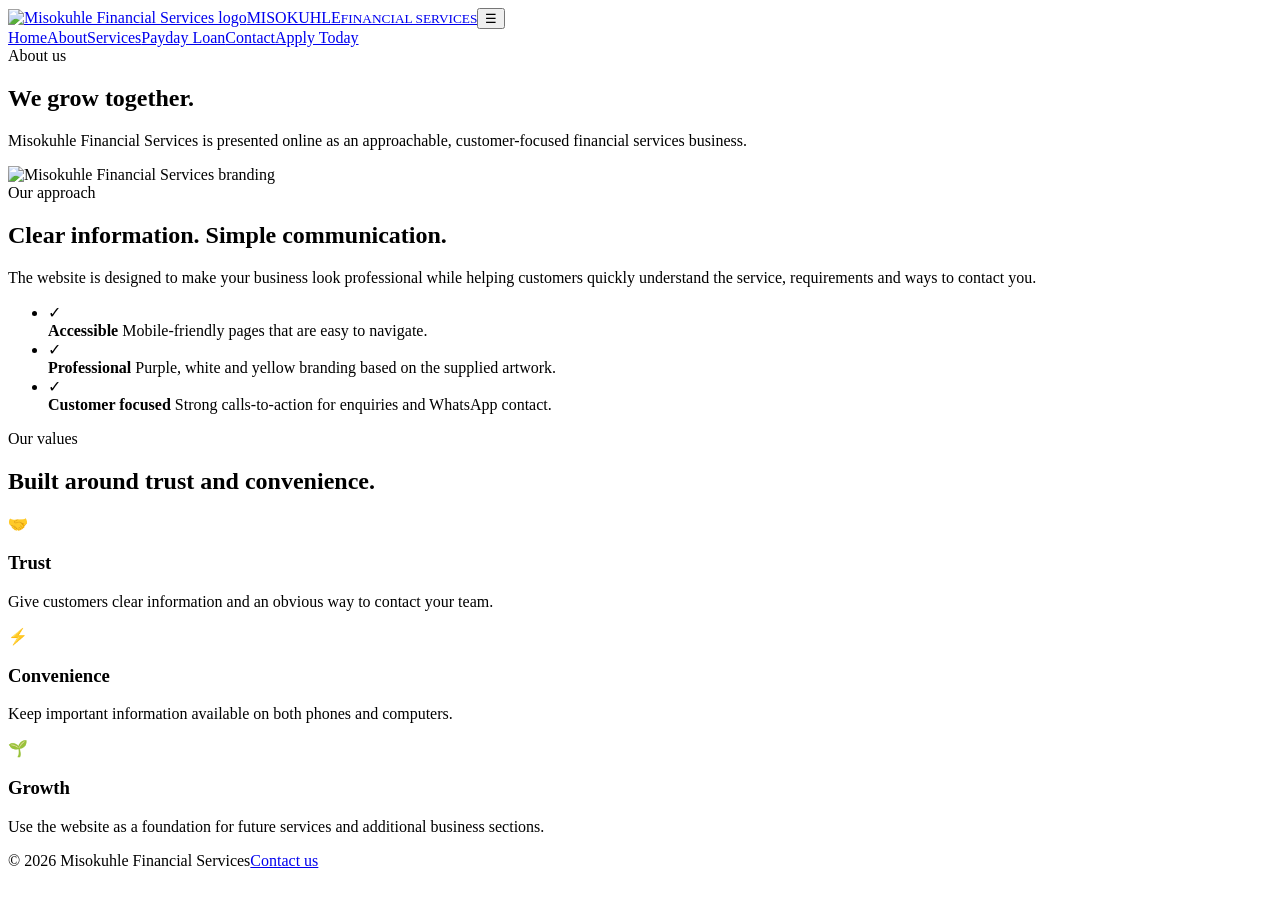
==== about.html @ 52f48c24 "Add files via upload" ====
<!doctype html>
<html lang="en"><head><meta charset="utf-8"><meta name="viewport" content="width=device-width,initial-scale=1"><title>About | Misokuhle Financial Services</title><link rel="stylesheet" href="CSS/style.css"></head><body>
<header class="navbar"><div class="container nav-inner"><a class="brand" href="index.html"><img src="images/logo.jpg" alt="Misokuhle Financial Services logo"><span>MISOKUHLE<small>FINANCIAL SERVICES</small></span></a><button class="menu-btn" aria-label="Open menu" aria-expanded="false">☰</button><nav class="nav-links"><a href="index.html">Home</a><a class="active" href="about.html">About</a><a href="services.html">Services</a><a href="loans.html">Payday Loan</a><a href="contact.html">Contact</a><a class="btn btn-primary" href="apply.html">Apply Today</a></nav></div></header>
<section class="page-hero"><div class="container"><span class="eyebrow">About us</span><h1>We grow together.</h1><p>Misokuhle Financial Services is presented online as an approachable, customer-focused financial services business.</p></div></section>
<section class="section"><div class="container about-grid"><div class="about-photo"><img src="images/logo.jpg" alt="Misokuhle Financial Services branding"></div><div><span class="kicker">Our approach</span><h2>Clear information. Simple communication.</h2><p>The website is designed to make your business look professional while helping customers quickly understand the service, requirements and ways to contact you.</p><ul class="list"><li><span class="check">✓</span><div><strong>Accessible</strong> Mobile-friendly pages that are easy to navigate.</div></li><li><span class="check">✓</span><div><strong>Professional</strong> Purple, white and yellow branding based on the supplied artwork.</div></li><li><span class="check">✓</span><div><strong>Customer focused</strong> Strong calls-to-action for enquiries and WhatsApp contact.</div></li></ul></div></div></section>
<section class="section alt"><div class="container"><div class="section-head"><span class="kicker">Our values</span><h2>Built around trust and convenience.</h2></div><div class="cards"><div class="card"><div class="card-icon">🤝</div><h3>Trust</h3><p>Give customers clear information and an obvious way to contact your team.</p></div><div class="card"><div class="card-icon">⚡</div><h3>Convenience</h3><p>Keep important information available on both phones and computers.</p></div><div class="card"><div class="card-icon">🌱</div><h3>Growth</h3><p>Use the website as a foundation for future services and additional business sections.</p></div></div></div></section>
<footer><div class="container"><div class="footer-bottom"><span>© 2026 Misokuhle Financial Services</span><span><a href="contact.html">Contact us</a></span></div></div></footer><script src="script.js"></script></body></html>
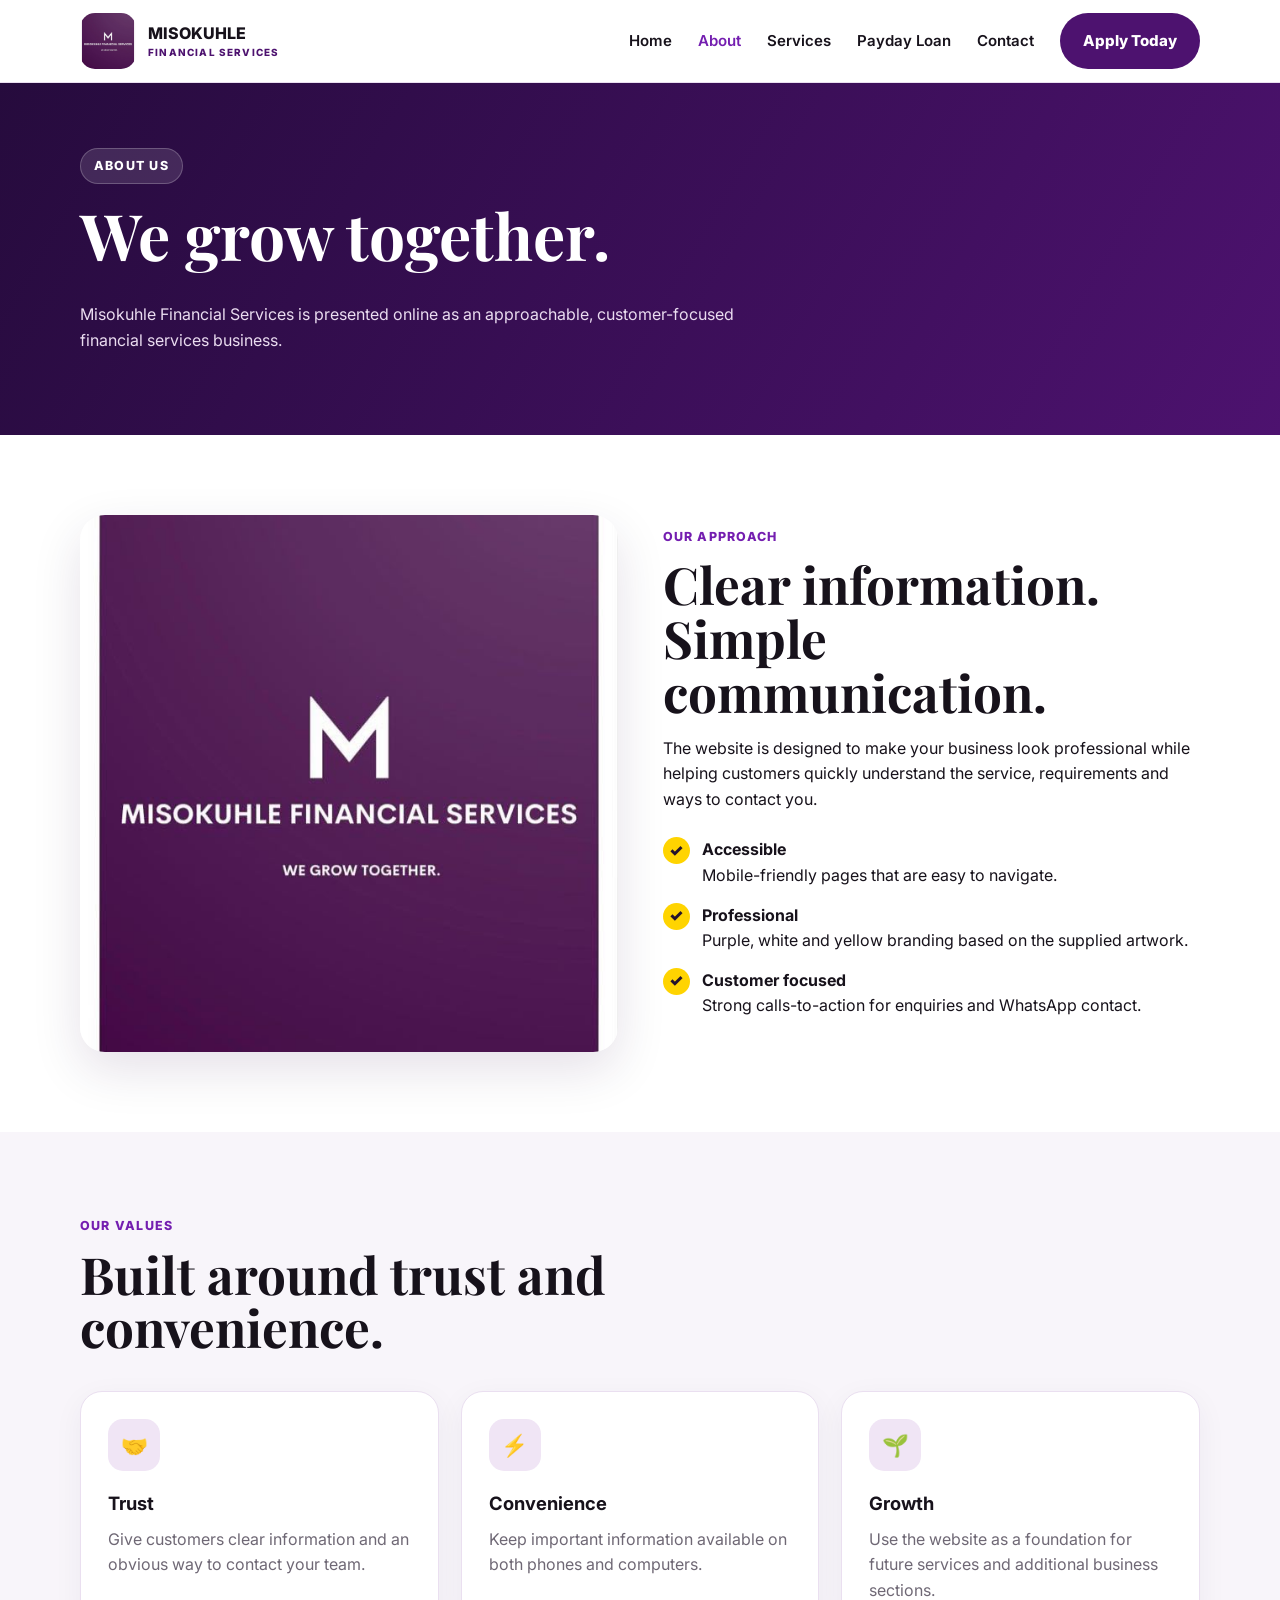
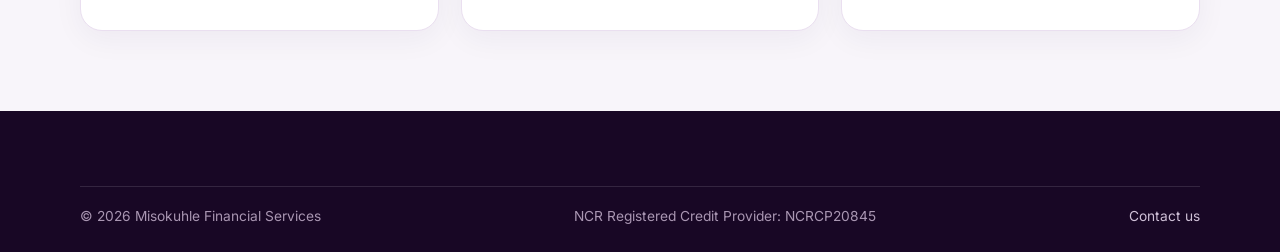
==== commit cabaa66c: "Update about.html" ====
--- a/about.html
+++ b/about.html
@@ -4,4 +4,14 @@
 <section class="page-hero"><div class="container"><span class="eyebrow">About us</span><h1>We grow together.</h1><p>Misokuhle Financial Services is presented online as an approachable, customer-focused financial services business.</p></div></section>
 <section class="section"><div class="container about-grid"><div class="about-photo"><img src="images/logo.jpg" alt="Misokuhle Financial Services branding"></div><div><span class="kicker">Our approach</span><h2>Clear information. Simple communication.</h2><p>The website is designed to make your business look professional while helping customers quickly understand the service, requirements and ways to contact you.</p><ul class="list"><li><span class="check">✓</span><div><strong>Accessible</strong> Mobile-friendly pages that are easy to navigate.</div></li><li><span class="check">✓</span><div><strong>Professional</strong> Purple, white and yellow branding based on the supplied artwork.</div></li><li><span class="check">✓</span><div><strong>Customer focused</strong> Strong calls-to-action for enquiries and WhatsApp contact.</div></li></ul></div></div></section>
 <section class="section alt"><div class="container"><div class="section-head"><span class="kicker">Our values</span><h2>Built around trust and convenience.</h2></div><div class="cards"><div class="card"><div class="card-icon">🤝</div><h3>Trust</h3><p>Give customers clear information and an obvious way to contact your team.</p></div><div class="card"><div class="card-icon">⚡</div><h3>Convenience</h3><p>Keep important information available on both phones and computers.</p></div><div class="card"><div class="card-icon">🌱</div><h3>Growth</h3><p>Use the website as a foundation for future services and additional business sections.</p></div></div></div></section>
-<footer><div class="container"><div class="footer-bottom"><span>© 2026 Misokuhle Financial Services</span><span><a href="contact.html">Contact us</a></span></div></div></footer><script src="script.js"></script></body></html>+<footer>
+  <div class="container">
+    <div class="footer-bottom">
+      <span>© 2026 Misokuhle Financial Services</span>
+      <span>NCR Registered Credit Provider: NCRCP20845</span>
+      <span><a href="contact.html">Contact us</a></span>
+    </div>
+  </div>
+</footer><script src="script.js"></script>
+</body>
+</html>
--- a/CSS/style.css
+++ b/CSS/style.css
@@ -0,0 +1,136 @@
+
+@import url('https://fonts.googleapis.com/css2?family=Inter:wght@400;500;600;700;800&family=Playfair+Display:wght@600;700&display=swap');
+
+:root{
+  --purple:#4d126f;
+  --purple-dark:#260b3d;
+  --purple-soft:#741eb0;
+  --yellow:#ffd400;
+  --ink:#17121b;
+  --muted:#6f6875;
+  --white:#fff;
+  --light:#f8f5fa;
+  --line:#eadff0;
+  --shadow:0 18px 50px rgba(45,10,65,.12);
+  --radius:22px;
+}
+*{box-sizing:border-box}
+html{scroll-behavior:smooth}
+body{
+  margin:0;
+  color:var(--ink);
+  background:#fff;
+  font-family:Inter,Arial,sans-serif;
+  line-height:1.6;
+}
+img{max-width:100%;display:block}
+a{text-decoration:none;color:inherit}
+.container{width:min(1120px,92%);margin:auto}
+.topbar{
+  background:var(--purple-dark);
+  color:#fff;
+  font-size:.88rem;
+}
+.topbar .container{display:flex;justify-content:space-between;gap:20px;padding:9px 0}
+.navbar{
+  position:sticky;top:0;z-index:50;background:rgba(255,255,255,.96);
+  backdrop-filter:blur(10px);border-bottom:1px solid var(--line)
+}
+.nav-inner{min-height:82px;display:flex;align-items:center;justify-content:space-between;gap:30px}
+.brand{display:flex;align-items:center;gap:12px;font-weight:800}
+.brand img{width:56px;height:56px;border-radius:15px;object-fit:cover}
+.brand span{line-height:1.05}
+.brand small{display:block;font-size:.62rem;letter-spacing:.12em;color:var(--purple);margin-top:5px}
+.nav-links{display:flex;align-items:center;gap:26px;font-weight:600;font-size:.94rem}
+.nav-links a:hover,.nav-links a.active{color:var(--purple-soft)}
+.menu-btn{display:none;border:0;background:var(--purple);color:#fff;border-radius:12px;padding:10px 12px;font-size:1.1rem}
+.btn{
+  display:inline-flex;align-items:center;justify-content:center;gap:9px;
+  padding:14px 21px;border-radius:999px;font-weight:800;border:2px solid transparent;
+  transition:.2s ease;cursor:pointer
+}
+.btn-primary{background:var(--purple);color:#fff}
+.btn-primary:hover{background:var(--purple-dark);transform:translateY(-1px)}
+.btn-yellow{background:var(--yellow);color:#24132c}
+.btn-outline{border-color:var(--purple);color:var(--purple);background:#fff}
+.hero{
+  background:
+    radial-gradient(circle at 80% 20%, rgba(255,212,0,.22), transparent 28%),
+    linear-gradient(120deg,#2a0b42 0%,#541475 56%,#7b21b7 100%);
+  color:#fff;padding:70px 0 65px;overflow:hidden
+}
+.hero-grid{display:grid;grid-template-columns:1.03fr .97fr;align-items:center;gap:55px}
+.eyebrow{display:inline-block;background:rgba(255,255,255,.12);border:1px solid rgba(255,255,255,.22);padding:7px 13px;border-radius:999px;font-size:.78rem;font-weight:800;letter-spacing:.1em;text-transform:uppercase}
+.hero h1{font-family:"Playfair Display",serif;font-size:clamp(2.8rem,6vw,5.4rem);line-height:.98;margin:20px 0 20px}
+.hero h1 span{color:var(--yellow)}
+.hero p{font-size:1.08rem;max-width:590px;color:#f3eaf7}
+.hero-actions{display:flex;gap:12px;flex-wrap:wrap;margin-top:28px}
+.hero-card{position:relative}
+.hero-card img{width:100%;max-height:650px;object-fit:cover;border-radius:28px;box-shadow:0 30px 80px rgba(0,0,0,.3);border:5px solid rgba(255,255,255,.12)}
+.badge{
+  position:absolute;left:-22px;bottom:25px;background:var(--yellow);color:#24132c;
+  border-radius:20px;padding:16px 19px;font-weight:900;box-shadow:var(--shadow)
+}
+.section{padding:80px 0}
+.section.alt{background:var(--light)}
+.section-head{max-width:700px;margin-bottom:36px}
+.kicker{color:var(--purple-soft);font-weight:800;letter-spacing:.1em;text-transform:uppercase;font-size:.78rem}
+.section h2{font-family:"Playfair Display",serif;font-size:clamp(2rem,4vw,3.3rem);line-height:1.05;margin:10px 0 14px}
+.section-head p{color:var(--muted)}
+.cards{display:grid;grid-template-columns:repeat(3,1fr);gap:22px}
+.card{
+  background:#fff;border:1px solid var(--line);border-radius:var(--radius);padding:27px;
+  box-shadow:0 8px 30px rgba(49,12,69,.05)
+}
+.card-icon{width:52px;height:52px;display:grid;place-items:center;border-radius:15px;background:#f0e5f5;color:var(--purple);font-size:1.35rem;margin-bottom:18px}
+.card h3{margin:0 0 8px;font-size:1.15rem}
+.card p{color:var(--muted);margin:0}
+.loan-grid{display:grid;grid-template-columns:.9fr 1.1fr;gap:30px;align-items:stretch}
+.loan-image{border-radius:var(--radius);overflow:hidden;box-shadow:var(--shadow);background:#eee}
+.loan-image img{height:100%;width:100%;object-fit:cover}
+.loan-box{background:var(--purple);color:#fff;border-radius:var(--radius);padding:36px}
+.amount{font-size:clamp(2.8rem,6vw,4.8rem);font-weight:900;line-height:1;color:var(--yellow);margin:10px 0}
+.requirements{display:grid;gap:12px;margin:25px 0}
+.requirements div{display:flex;gap:12px;align-items:flex-start}
+.check{width:27px;height:27px;flex:0 0 27px;border-radius:50%;display:grid;place-items:center;background:var(--yellow);color:#24132c;font-weight:900}
+.steps{counter-reset:step;display:grid;gap:16px}
+.step{display:grid;grid-template-columns:55px 1fr;gap:16px;align-items:start}
+.step:before{counter-increment:step;content:counter(step);width:50px;height:50px;border-radius:50%;background:var(--purple);color:#fff;display:grid;place-items:center;font-weight:900}
+.step h3{margin:0 0 5px}.step p{margin:0;color:var(--muted)}
+.cta{background:linear-gradient(120deg,var(--purple-dark),var(--purple));color:#fff;border-radius:30px;padding:50px;display:flex;align-items:center;justify-content:space-between;gap:30px}
+.cta h2{margin:0 0 8px}.cta p{margin:0;color:#eadcf0}
+.page-hero{background:linear-gradient(120deg,var(--purple-dark),var(--purple));color:#fff;padding:65px 0}
+.page-hero h1{font-family:"Playfair Display",serif;font-size:clamp(2.5rem,5vw,4.2rem);margin:0 0 10px}
+.page-hero p{max-width:680px;color:#eadcf0}
+.about-grid{display:grid;grid-template-columns:1fr 1fr;gap:45px;align-items:center}
+.about-photo img{border-radius:25px;box-shadow:var(--shadow)}
+.list{display:grid;gap:14px;padding:0;margin:25px 0;list-style:none}
+.list li{display:flex;gap:12px}.list li strong{display:block}
+.contact-grid{display:grid;grid-template-columns:.9fr 1.1fr;gap:28px}
+.contact-card{background:var(--light);border:1px solid var(--line);border-radius:var(--radius);padding:30px}
+.contact-item{display:flex;gap:15px;margin:22px 0}.contact-item .card-icon{margin:0;flex:0 0 52px}
+.form{display:grid;gap:15px}
+input,textarea,select{width:100%;padding:14px 15px;border:1px solid #d9cce0;border-radius:13px;font:inherit;background:#fff}
+textarea{min-height:150px;resize:vertical}
+footer{background:#180725;color:#fff;padding:45px 0 25px}
+.footer-grid{display:grid;grid-template-columns:1.2fr .8fr .8fr;gap:35px}
+footer h3{margin-top:0}footer p,footer a{color:#cfc0d7}footer a:hover{color:#fff}
+.footer-bottom{border-top:1px solid rgba(255,255,255,.12);margin-top:30px;padding-top:18px;color:#a996b2;font-size:.86rem;display:flex;justify-content:space-between;gap:20px}
+@media(max-width:850px){
+  .topbar .container{display:none}
+  .nav-inner{min-height:72px}
+  .menu-btn{display:block}
+  .nav-links{display:none;position:absolute;top:72px;left:0;right:0;background:#fff;border-bottom:1px solid var(--line);padding:18px 4%;flex-direction:column;align-items:flex-start;gap:17px}
+  .nav-links.open{display:flex}
+  .hero-grid,.loan-grid,.about-grid,.contact-grid{grid-template-columns:1fr}
+  .hero{padding:48px 0}
+  .hero-card{max-width:620px;margin:auto}
+  .badge{left:15px}
+  .cards{grid-template-columns:1fr}
+  .section{padding:60px 0}
+  .cta{padding:34px;flex-direction:column;align-items:flex-start}
+  .footer-grid{grid-template-columns:1fr}
+  .footer-bottom{flex-direction:column}
+}
+
+.calculator-box{margin-top:25px;background:var(--light);border:1px solid var(--line);border-radius:22px;padding:28px}.calculator-box label{display:block;font-weight:700;margin:12px 0}.calculator-box input{margin-top:7px}.calc-result{display:flex;justify-content:space-between;gap:20px;background:#fff;border:1px solid var(--line);padding:15px;border-radius:13px;margin:10px 0}.calc-result strong{font-size:1.3rem}.small-note{color:var(--muted);font-size:.88rem}.success{background:#eef9f1;border:1px solid #b9dec3;border-radius:18px;padding:25px}.consent{font-weight:400!important;display:flex!important;gap:8px;align-items:flex-start}.consent input{width:auto;margin-top:5px}.form label{font-weight:600}
